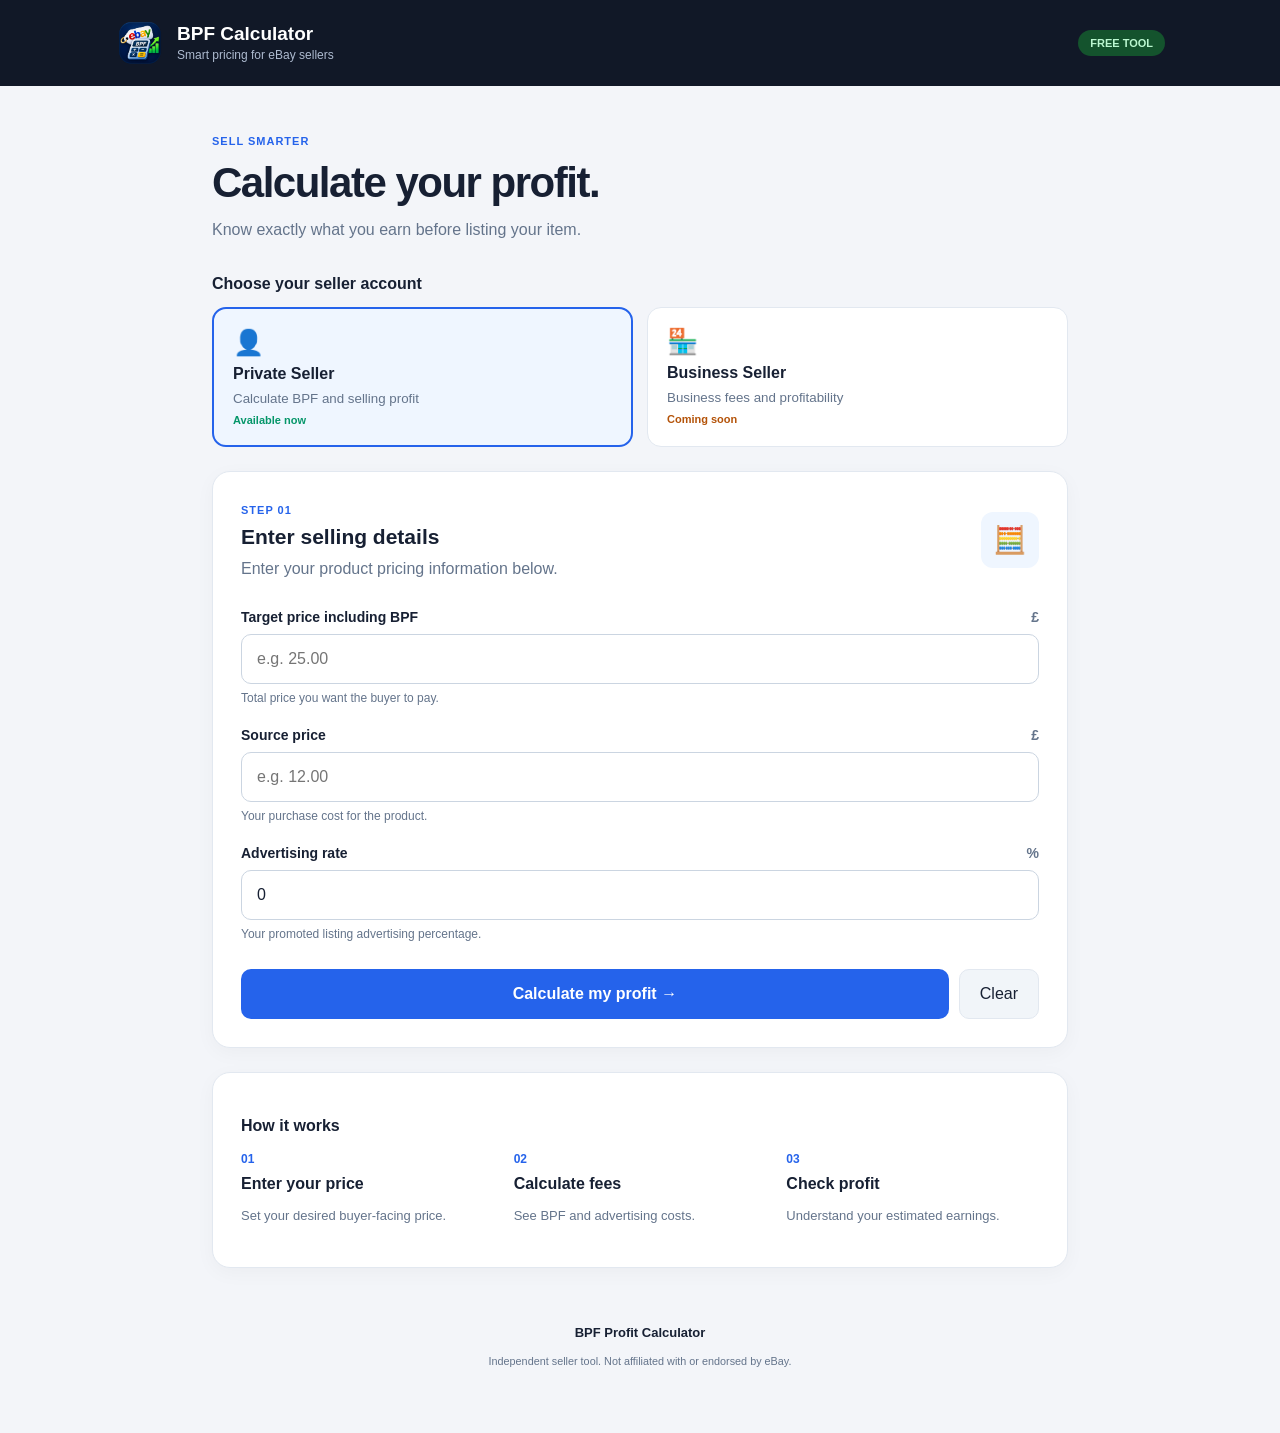
==== index.html @ 6f06bf8a "Initial commit" ====
<!DOCTYPE html>
<html lang="en">
<head>
  <meta charset="UTF-8">
  <meta name="viewport" content="width=device-width, initial-scale=1.0">
  <meta name="theme-color" content="#111827">
  <title>BPF Profit Calculator | eBay Sellers</title>
  <meta name="description" content="Calculate eBay Buyer Protection Fees, listing prices and selling profits.">
  <link rel="stylesheet" href="styles.css">
</head>
<body>

<header class="header">
  <div class="brand">
    <div>
      <img class="brand-icon" src="logo.png" alt="£">
    </div>
    <div>
      <h2>BPF Calculator</h2>
      <span>Smart pricing for eBay sellers</span>
    </div>
  </div>
  <span class="free-badge">FREE TOOL</span>
</header>

<main class="container">

  <section class="intro">
    <span class="eyebrow">SELL SMARTER</span>
    <h1>Calculate your profit.</h1>
    <p>Know exactly what you earn before listing your item.</p>
  </section>

  <section class="seller-section">
    <h3>Choose your seller account</h3>

    <div class="seller-options">

      <button class="seller-card active" id="privateTab"
              onclick="selectSeller('private')">
        <span class="seller-icon">👤</span>
        <strong>Private Seller</strong>
        <small>Calculate BPF and selling profit</small>
        <span class="seller-status">Available now</span>
      </button>

      <button class="seller-card" id="businessTab"
              onclick="selectSeller('business')">
        <span class="seller-icon">🏪</span>
        <strong>Business Seller</strong>
        <small>Business fees and profitability</small>
        <span class="seller-status coming">Coming soon</span>
      </button>

    </div>
  </section>

  <section id="privateCalculator" class="calculator-card">

    <div class="section-heading">
      <div>
        <span class="step-label">STEP 01</span>
        <h2>Enter selling details</h2>
        <p>Enter your product pricing information below.</p>
      </div>
      <span class="calculator-icon">🧮</span>
    </div>

    <form id="calculatorForm">

      <div class="form-group">
        <label for="targetPrice">
          Target price including BPF
          <span>£</span>
        </label>
        <input type="number" id="targetPrice"
               placeholder="e.g. 25.00"
               min="0.01" step="0.01" required>
        <small>Total price you want the buyer to pay.</small>
      </div>

      <div class="form-group">
        <label for="sourcePrice">
          Source price <span>£</span>
        </label>
        <input type="number" id="sourcePrice"
               placeholder="e.g. 12.00"
               min="0" step="0.01" required>
        <small>Your purchase cost for the product.</small>
      </div>

      <div class="form-group">
        <label for="adRate">
          Advertising rate <span>%</span>
        </label>
        <input type="number" id="adRate"
               placeholder="e.g. 5"
               min="0" max="100" step="0.01" value="0" required>
        <small>Your promoted listing advertising percentage.</small>
      </div>

      <div class="button-group">
        <button type="submit" class="calculate-btn">
          Calculate my profit <span>→</span>
        </button>
        <button type="reset" class="reset-btn" id="resetBtn">
          Clear
        </button>
      </div>

    </form>

  </section>

  <section id="businessCalculator" class="calculator-card hidden">
    <div class="coming-soon-content">
      <div class="coming-icon">🏪</div>
      <span class="step-label">COMING SOON</span>
      <h2>Business Seller Calculator</h2>
      <p>We are working on business seller fee calculations,
         VAT considerations and advanced profit analysis.</p>
    </div>
  </section>

  <section id="resultsSection" class="results-card hidden">

    <div class="section-heading">
      <div>
        <span class="step-label">STEP 02</span>
        <h2>Your calculation results</h2>
        <p>Here is your estimated selling breakdown.</p>
      </div>
      <span class="result-icon">📊</span>
    </div>

    <div class="result-list">

      <div class="result-row">
        <span>Target buyer price incl. BPF</span>
        <strong id="resultTarget">£0.00</strong>
      </div>

      <div class="result-row">
        <span>Buyer Protection Fee</span>
        <strong id="resultBpf">£0.00</strong>
      </div>

      <div class="result-row highlight-row">
        <span>Listing price excluding BPF</span>
        <strong id="resultListing">£0.00</strong>
      </div>

      <div class="result-row">
        <span>Advertising fee</span>
        <strong id="resultAdFee">£0.00</strong>
      </div>

      <div class="result-row">
        <span>Source price</span>
        <strong id="resultSource">£0.00</strong>
      </div>

    </div>

    <div class="profit-box" id="profitBox">
      <span>Estimated profit / loss</span>
      <h2 id="resultProfit">£0.00</h2>
      <span id="resultMargin">Profit margin: 0%</span>
    </div>

    <div class="result-actions">
      <button class="copy-btn" id="copyBtn">Copy results</button>
      <button class="reset-results-btn" id="newCalculationBtn">
        New calculation
      </button>
    </div>

  </section>

  <section class="info-section">
    <h3>How it works</h3>
    <div class="info-grid">
      <div class="info-item">
        <span>01</span>
        <strong>Enter your price</strong>
        <p>Set your desired buyer-facing price.</p>
      </div>
      <div class="info-item">
        <span>02</span>
        <strong>Calculate fees</strong>
        <p>See BPF and advertising costs.</p>
      </div>
      <div class="info-item">
        <span>03</span>
        <strong>Check profit</strong>
        <p>Understand your estimated earnings.</p>
      </div>
    </div>
  </section>

  <footer>
    <p>BPF Profit Calculator</p>
    <small>Independent seller tool. Not affiliated with or endorsed by eBay.</small>
  </footer>

</main>

<script type="module" src="app.js"></script>
</body>
</html>
---- styles.css ----
:root {
  --primary: #2563eb;
  --primary-dark: #1d4ed8;
  --background: #f3f5f9;
  --surface: #ffffff;
  --text: #172033;
  --muted: #64748b;
  --border: #e2e8f0;
  --green: #059669;
  --red: #dc2626;
}

* {
  box-sizing: border-box;
}

body {
  margin: 0;
  background: var(--background);
  color: var(--text);
  font-family: Inter, "Segoe UI", Arial, sans-serif;
}

.header {
  background: #111827;
  color: white;
  padding: 18px max(calc((100% - 1050px) / 2), 22px);
  display: flex;
  align-items: center;
  justify-content: space-between;
}

.brand {
  display: flex;
  align-items: center;
  gap: 12px;
}

.brand-icon {
  /* background: var(--primary); */
  border-radius: 10px;
  width: 50px;
  height: 50px;
  display: grid;
  place-items: center;
}

.brand h2 {
  margin: 0;
  font-size: 19px;
}

.brand span {
  color: #aebbd0;
  font-size: 12px;
}

.free-badge {
  background: #14532d;
  color: #bbf7d0;
  padding: 7px 12px;
  border-radius: 20px;
  font-size: 11px;
  font-weight: 700;
}

.container {
  max-width: 900px;
  margin: 0 auto;
  padding: 45px 22px;
}

.intro {
  margin-bottom: 32px;
}

.eyebrow, .step-label {
  color: var(--primary);
  font-weight: 800;
  font-size: 11px;
  letter-spacing: 1px;
}

.intro h1 {
  font-size: clamp(30px, 5vw, 42px);
  margin: 10px 0;
  letter-spacing: -1.5px;
}

.intro p, .section-heading p {
  color: var(--muted);
  margin: 0;
  line-height: 1.6;
}

.seller-section {
  margin-bottom: 24px;
}

.seller-section h3, .info-section h3 {
  font-size: 16px;
  margin-bottom: 14px;
}

.seller-options {
  display: grid;
  grid-template-columns: repeat(2, 1fr);
  gap: 14px;
}

.seller-card {
  text-align: left;
  padding: 19px;
  border: 1px solid var(--border);
  background: white;
  border-radius: 14px;
  cursor: pointer;
  display: flex;
  flex-direction: column;
  gap: 8px;
  color: var(--text);
  transition: .2s;
}

.seller-card:hover {
  border-color: var(--primary);
  transform: translateY(-2px);
}

.seller-card.active {
  border: 2px solid var(--primary);
  background: #eff6ff;
}

.seller-icon {
  font-size: 25px;
}

.seller-card small {
  color: var(--muted);
}

.seller-status {
  color: var(--green);
  font-size: 11px;
  font-weight: 700;
}

.seller-status.coming {
  color: #b45309;
}

.calculator-card, .results-card, .info-section {
  background: white;
  border: 1px solid var(--border);
  border-radius: 18px;
  padding: 28px;
  margin-bottom: 24px;
  box-shadow: 0 5px 20px rgba(15, 23, 42, .035);
}

.section-heading {
  display: flex;
  justify-content: space-between;
  align-items: center;
  margin-bottom: 28px;
}

.section-heading h2 {
  font-size: 21px;
  margin: 7px 0;
}

.calculator-icon, .result-icon {
  font-size: 27px;
  background: #eff6ff;
  padding: 12px;
  border-radius: 12px;
}

.form-group {
  margin-bottom: 22px;
}

.form-group label {
  display: flex;
  justify-content: space-between;
  font-weight: 650;
  font-size: 14px;
  margin-bottom: 9px;
}

.form-group label span {
  color: var(--muted);
}

.form-group input {
  width: 100%;
  padding: 15px;
  border: 1px solid #cbd5e1;
  border-radius: 10px;
  font-size: 16px;
  outline: none;
  color: var(--text);
  background: white;
}

.form-group input:focus {
  border-color: var(--primary);
  box-shadow: 0 0 0 3px #2563eb18;
}

.form-group small {
  display: block;
  color: var(--muted);
  font-size: 12px;
  margin-top: 7px;
}

.button-group {
  display: flex;
  gap: 10px;
  margin-top: 28px;
}

button {
  font: inherit;
}

.calculate-btn {
  flex: 1;
  border: none;
  background: var(--primary);
  color: white;
  border-radius: 10px;
  padding: 15px;
  font-weight: 700;
  cursor: pointer;
}

.calculate-btn:hover {
  background: var(--primary-dark);
}

.reset-btn, .reset-results-btn {
  background: #f1f5f9;
  border: 1px solid var(--border);
  border-radius: 10px;
  padding: 15px 20px;
  cursor: pointer;
  color: var(--text);
}

.result-list {
  border: 1px solid var(--border);
  border-radius: 12px;
  overflow: hidden;
}

.result-row {
  padding: 16px;
  display: flex;
  justify-content: space-between;
  gap: 12px;
  border-bottom: 1px solid var(--border);
  font-size: 14px;
}

.result-row:last-child {
  border: none;
}

.highlight-row {
  background: #eff6ff;
  color: #1d4ed8;
  font-weight: 700;
}

.profit-box {
  background: #ecfdf5;
  padding: 22px;
  border-radius: 12px;
  margin-top: 20px;
  color: #047857;
}

.profit-box.negative {
  background: #fef2f2;
  color: #b91c1c;
}

.profit-box h2 {
  font-size: 34px;
  margin: 9px 0;
}

.profit-box span {
  font-size: 13px;
}

.result-actions {
  display: flex;
  gap: 10px;
  margin-top: 18px;
}

.copy-btn {
  background: #111827;
  color: white;
  border: none;
  padding: 12px 18px;
  border-radius: 9px;
  cursor: pointer;
}

.info-grid {
  display: grid;
  grid-template-columns: repeat(3, 1fr);
  gap: 20px;
}

.info-item span {
  color: var(--primary);
  font-weight: 800;
  font-size: 12px;
}

.info-item strong {
  display: block;
  margin: 8px 0;
}

.info-item p {
  color: var(--muted);
  font-size: 13px;
  line-height: 1.5;
}

.coming-soon-content {
  text-align: center;
  padding: 35px 10px;
}

.coming-icon {
  font-size: 40px;
  margin-bottom: 18px;
}

.coming-soon-content h2 {
  margin: 12px 0;
}

.coming-soon-content p {
  color: var(--muted);
  max-width: 450px;
  margin: 0 auto;
  line-height: 1.6;
}

footer {
  text-align: center;
  color: var(--muted);
  padding: 20px 0;
  font-size: 13px;
}

footer p {
  font-weight: 700;
  color: var(--text);
}

.hidden {
  display: none !important;
}

button:focus-visible {
  outline: 3px solid #93c5fd;
  outline-offset: 3px;
}

@media (max-width: 600px) {
  .container {
    padding: 30px 15px;
  }

  .calculator-card, .results-card, .info-section {
    padding: 19px;
  }

  .seller-options {
    grid-template-columns: 1fr;
  }

  .info-grid {
    grid-template-columns: 1fr;
    gap: 12px;
  }

  .button-group {
    flex-direction: column;
  }

  .result-row {
    font-size: 13px;
  }
}
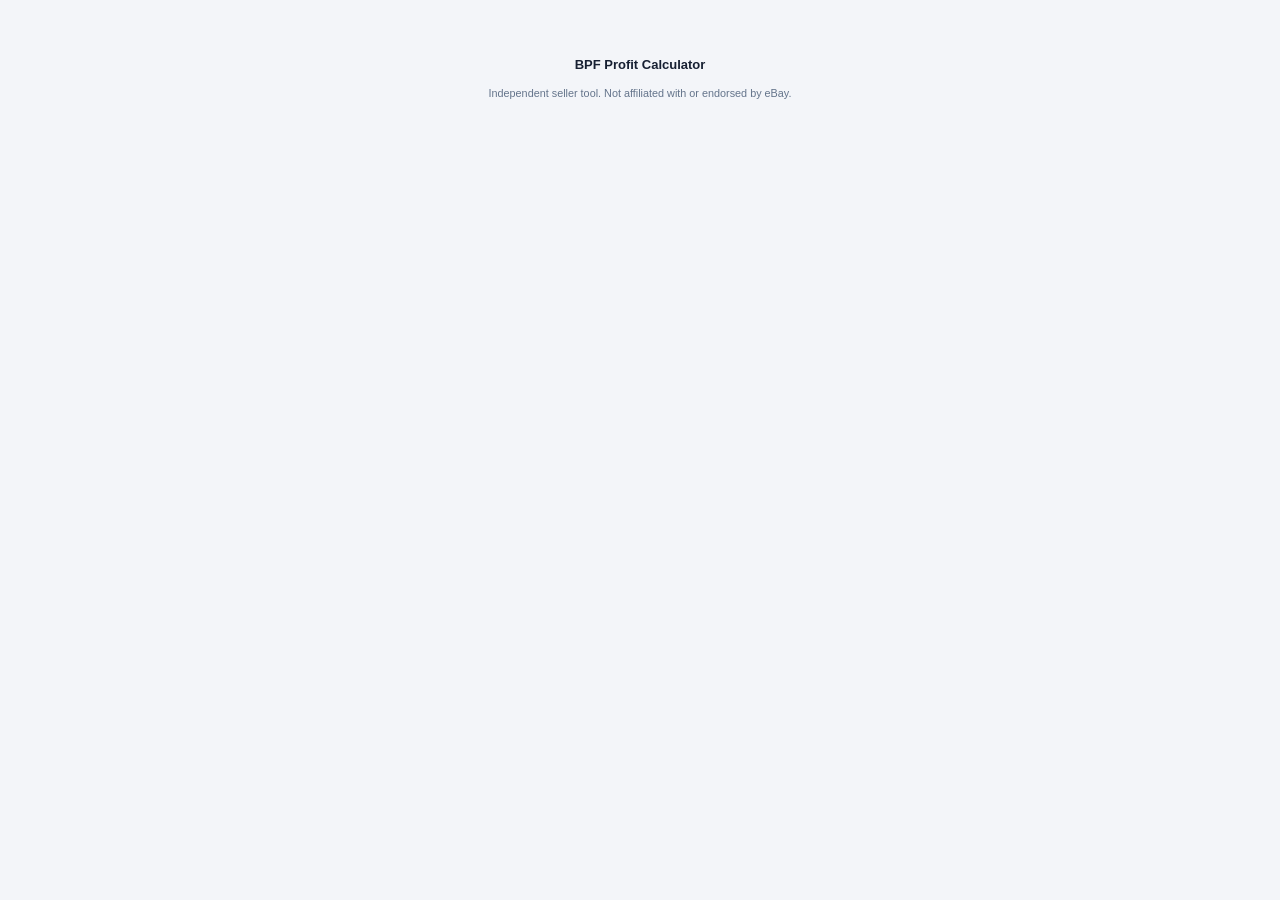
==== commit 387e9418: "Added Business Seller Funtionality and organized code" ====
--- a/index.html
+++ b/index.html
@@ -7,56 +7,37 @@
   <meta name="theme-color" content="#111827">
   <title>BPF Profit Calculator | eBay Sellers</title>
   <meta name="description" content="Calculate eBay Buyer Protection Fees, listing prices and selling profits.">
-  <link rel="stylesheet" href="styles.css">
+  <link rel="stylesheet" href="styles/main.css">
 </head>
 <body>
 
-<header class="header">
-  <div class="brand">
-    <div>
-      <img class="brand-icon" src="logo.png" alt="£">
-    </div>
-    <div>
-      <h2>BPF Calculator</h2>
-      <span>Smart pricing for eBay sellers</span>
-    </div>
-  </div>
-  <span class="free-badge">FREE TOOL</span>
-</header>
-
-<main class="container">
-
-  <section class="intro">
-    <span class="eyebrow">SELL SMARTER</span>
-    <h1>Calculate your profit.</h1>
-    <p>Know exactly what you earn before listing your item.</p>
-  </section>
-
-  <section class="seller-section">
-    <h3>Choose your seller account</h3>
-
-    <div class="seller-options">
-
-      <button class="seller-card active" id="privateTab"
-              onclick="selectSeller('private')">
-        <span class="seller-icon">👤</span>
-        <strong>Private Seller</strong>
-        <small>Calculate BPF and selling profit</small>
-        <span class="seller-status">Available now</span>
-      </button>
-
-      <button class="seller-card" id="businessTab"
-              onclick="selectSeller('business')">
-        <span class="seller-icon">🏪</span>
-        <strong>Business Seller</strong>
-        <small>Business fees and profitability</small>
-        <span class="seller-status coming">Coming soon</span>
-      </button>
-
-    </div>
-  </section>
-
-  <section id="privateCalculator" class="calculator-card">
+<!-- Header -->
+
+<div id="headerContainer" class="header-frame"></div>
+
+<!-- Selection container for Private or Business Seller -->
+
+<div id="selectionContainer" class="selection-frame"></div>
+
+
+<!-- Private Seller Input interface -->
+
+<div id="privateCalculatorContainer" class="calculator-frame"></div>
+
+<!-- Private Seller Result interface -->
+
+<div id="resultsContainer" class="calculator-frame"></div>
+
+
+<!-- Business Seller Input interface -->
+
+<div id="businessCalculatorContainer" class="calculator-frame hidden"></div>
+
+<!-- Business Seller Result interface -->
+
+<div id="businessResultsContainer" class="calculator-frame hidden"></div>
+
+  <!-- <section id="privateCalculator" class="calculator-card">
 
     <div class="section-heading">
       <div>
@@ -111,9 +92,11 @@
 
     </form>
 
-  </section>
-
-  <section id="businessCalculator" class="calculator-card hidden">
+  </section> -->
+
+  <!-- Business seller fee calculator -->
+
+  <!-- <section id="businessCalculator" class="calculator-card hidden">
     <div class="coming-soon-content">
       <div class="coming-icon">🏪</div>
       <span class="step-label">COMING SOON</span>
@@ -121,64 +104,164 @@
       <p>We are working on business seller fee calculations,
          VAT considerations and advanced profit analysis.</p>
     </div>
-  </section>
-
-  <section id="resultsSection" class="results-card hidden">
-
-    <div class="section-heading">
-      <div>
-        <span class="step-label">STEP 02</span>
-        <h2>Your calculation results</h2>
-        <p>Here is your estimated selling breakdown.</p>
-      </div>
-      <span class="result-icon">📊</span>
-    </div>
-
-    <div class="result-list">
-
-      <div class="result-row">
-        <span>Target buyer price incl. BPF</span>
-        <strong id="resultTarget">£0.00</strong>
-      </div>
-
-      <div class="result-row">
-        <span>Buyer Protection Fee</span>
-        <strong id="resultBpf">£0.00</strong>
-      </div>
-
-      <div class="result-row highlight-row">
-        <span>Listing price excluding BPF</span>
-        <strong id="resultListing">£0.00</strong>
-      </div>
-
-      <div class="result-row">
-        <span>Advertising fee</span>
-        <strong id="resultAdFee">£0.00</strong>
-      </div>
-
-      <div class="result-row">
-        <span>Source price</span>
-        <strong id="resultSource">£0.00</strong>
-      </div>
-
-    </div>
-
-    <div class="profit-box" id="profitBox">
-      <span>Estimated profit / loss</span>
-      <h2 id="resultProfit">£0.00</h2>
-      <span id="resultMargin">Profit margin: 0%</span>
-    </div>
-
-    <div class="result-actions">
-      <button class="copy-btn" id="copyBtn">Copy results</button>
-      <button class="reset-results-btn" id="newCalculationBtn">
-        New calculation
-      </button>
-    </div>
-
-  </section>
-
-  <section class="info-section">
+  </section> -->
+
+   
+<!-- Business Seller Calculator -->
+
+<!-- <section class="calculator-section" id="businessSellerCalculator">
+
+  <div class="calculator-heading">
+    <div>
+      <span class="step-label">STEP 01</span>
+      <h2>Enter business selling details</h2>
+      <p>Enter your business seller pricing information below.</p>
+    </div>
+    <div class="calculator-icon">🧮</div>
+  </div>
+
+  <div class="calculator-grid">
+
+    <div class="form-group">
+      <label for="businessShop">eBay shop subscription</label>
+      <select id="businessShop">
+        <option value="none">No Shop</option>
+        <option value="basic">Basic</option>
+        <option value="featured">Featured</option>
+        <option value="anchor">Anchor</option>
+      </select>
+      <small>Select your current eBay shop subscription.</small>
+    </div>
+
+    <div class="form-group">
+      <label for="businessVat">VAT registration</label>
+      <select id="businessVat">
+        <option value="registered">VAT Registered</option>
+        <option value="not-registered">Not VAT Registered</option>
+      </select>
+      <small>Select your VAT registration status.</small>
+    </div>
+
+    <div class="form-group">
+      <label for="businessCategory">Product category</label>
+      <select id="businessCategory">
+        <option value="">Select a category</option>
+        <option value="category1">Category 1</option>
+        <option value="category2">Category 2</option>
+        <option value="category3">Category 3</option>
+      </select>
+      <small>Select the category that matches your listing.</small>
+    </div>
+
+    <div class="form-group">
+      <label for="businessSellingPrice">
+        Selling price <span>£</span>
+      </label>
+      <input type="number" id="businessSellingPrice"
+        min="0" step="0.01" placeholder="e.g. 25.00">
+      <small>Price of the product before postage.</small>
+    </div>
+
+    <div class="form-group">
+      <label for="businessPostage">
+        Postage charged to buyer <span>£</span>
+      </label>
+      <input type="number" id="businessPostage"
+        min="0" step="0.01" placeholder="e.g. 3.00" value="0">
+      <small>Postage amount paid by the buyer.</small>
+    </div>
+
+    <div class="form-group">
+      <label for="businessSourcePrice">
+        Source price <span>£</span>
+      </label>
+      <input type="number" id="businessSourcePrice"
+        min="0" step="0.01" placeholder="e.g. 12.00">
+      <small>Your purchase cost for the product.</small>
+    </div>
+
+    <div class="form-group">
+      <label for="businessAdRate">
+        Advertising rate <span>%</span>
+      </label>
+      <input type="number" id="businessAdRate"
+        min="0" step="0.01" placeholder="e.g. 2.00" value="0">
+      <small>Your promoted listing advertising percentage.</small>
+    </div>
+
+  </div>
+
+  <div class="calculator-actions">
+    <button type="button" id="calculateBusinessBtn"
+      class="calculate-button">
+      Calculate my profit →
+    </button>
+    <button type="button" id="clearBusinessBtn"
+      class="clear-button">
+      Clear
+    </button>
+  </div>
+
+  <p id="businessError" class="business-error"></p>
+
+  <div id="businessResults" class="business-results" hidden>
+    <h3>Business seller profit breakdown</h3>
+
+    <div class="business-result-row">
+      <span>Total buyer payment</span>
+      <strong id="businessBuyerTotal">£0.00</strong>
+    </div>
+    <div class="business-result-row">
+      <span>Final Value Fee</span>
+      <strong id="businessFVF">£0.00</strong>
+    </div>
+    <div class="business-result-row">
+      <span>Fixed order fee</span>
+      <strong id="businessOrderFee">£0.00</strong>
+    </div>
+    <div class="business-result-row">
+      <span>Regulatory Operating Fee</span>
+      <strong id="businessROF">£0.00</strong>
+    </div>
+    <div class="business-result-row">
+      <span>Advertising fee</span>
+      <strong id="businessAdvertisingFee">£0.00</strong>
+    </div>
+    <div class="business-result-row">
+      <span>Listing fee</span>
+      <strong id="businessListingFee">£0.00</strong>
+    </div>
+    <div class="business-result-row">
+      <span>VAT on fees</span>
+      <strong id="businessFeeVAT">£0.00</strong>
+    </div>
+    <div class="business-result-row total-row">
+      <span>Total eBay fees</span>
+      <strong id="businessTotalFees">£0.00</strong>
+    </div>
+    <div class="business-result-row">
+      <span>Product source cost</span>
+      <strong id="businessProductCost">£0.00</strong>
+    </div>
+    <div class="business-result-row profit-row">
+      <span>Net profit</span>
+      <strong id="businessNetProfit">£0.00</strong>
+    </div>
+    <div class="business-result-row">
+      <span>Profit margin</span>
+      <strong id="businessProfitMargin">0%</strong>
+    </div>
+    <div class="business-result-row">
+      <span>ROI</span>
+      <strong id="businessROI">0%</strong>
+    </div>
+  </div>
+</section> -->
+
+<!-- Private Seller Result interface -->
+
+
+<!-- <section class="info-section">
     <h3>How it works</h3>
     <div class="info-grid">
       <div class="info-item">
@@ -197,7 +280,9 @@
         <p>Understand your estimated earnings.</p>
       </div>
     </div>
-  </section>
+  </section> -->
+
+
 
   <footer>
     <p>BPF Profit Calculator</p>
@@ -206,6 +291,7 @@
 
 </main>
 
-<script type="module" src="app.js"></script>
+<script type="module" src="js/app.js"></script>
+
 </body>
 </html>
--- a/styles/main.css
+++ b/styles/main.css
@@ -0,0 +1,588 @@
+
+:root {
+  --primary: #2563eb;
+  --primary-dark: #1d4ed8;
+  --background: #f3f5f9;
+  --surface: #ffffff;
+  --text: #172033;
+  --muted: #64748b;
+  --border: #e2e8f0;
+  --green: #059669;
+  --red: #dc2626;
+}
+
+* {
+  box-sizing: border-box;
+}
+
+.header-frame {
+    width: 100%;
+    height: auto;
+    margin: 0 auto;
+    border: none;
+    display: block;
+    background: #111827;
+}
+
+.calculator-frame {
+    width: 100%;
+    max-width: 680px;
+    height: auto;
+    min-height: 0;
+    margin: 0 auto;
+    border: none;
+    display: block;
+}
+
+.selection-frame {
+    width: 100%;
+    max-width: 680px;
+    height: auto;
+    min-height: 0;
+    margin: 0 auto 24px;
+    border: none;
+    display: block;
+}
+
+body {
+  margin: 0;
+  background: var(--background);
+  color: var(--text);
+  font-family: Inter, "Segoe UI", Arial, sans-serif;
+}
+
+.brand {
+  display: flex;
+  align-items: center;
+  gap: 12px;
+}
+
+.brand-icon {
+  /* background: var(--primary); */
+  border-radius: 10px;
+  width: 50px;
+  height: 50px;
+  display: grid;
+  place-items: center;
+}
+
+.brand h2 {
+  margin: 0;
+  font-size: 19px;
+}
+
+.brand span {
+  color: #aebbd0;
+  font-size: 12px;
+}
+
+.free-badge {
+  background: #14532d;
+  color: #bbf7d0;
+  padding: 7px 12px;
+  border-radius: 20px;
+  font-size: 11px;
+  font-weight: 700;
+}
+
+.container {
+  max-width: 900px;
+  margin: 0 auto;
+  padding: 45px 22px;
+}
+
+.intro {
+  margin-bottom: 32px;
+}
+
+.eyebrow, .step-label {
+  color: var(--primary);
+  font-weight: 800;
+  font-size: 11px;
+  letter-spacing: 1px;
+}
+
+.intro h1 {
+  font-size: clamp(30px, 5vw, 42px);
+  margin: 10px 0;
+  letter-spacing: -1.5px;
+}
+
+.intro p, .section-heading p {
+  color: var(--muted);
+  margin: 0;
+  line-height: 1.6;
+}
+
+
+.seller-section h3, .info-section h3 {
+  font-size: 16px;
+  margin-bottom: 14px;
+}
+
+.seller-status {
+  color: var(--green);
+  font-size: 11px;
+  font-weight: 700;
+}
+
+.seller-status.coming {
+  color: #b45309;
+}
+
+.calculator-card, .results-card, .info-section {
+  background: white;
+  border: 1px solid var(--border);
+  border-radius: 18px;
+  padding: 28px;
+  margin-bottom: 24px;
+  box-shadow: 0 5px 20px rgba(15, 23, 42, .035);
+}
+
+
+.calculator-icon, .result-icon {
+  font-size: 27px;
+  background: #eff6ff;
+  padding: 12px;
+  border-radius: 12px;
+}
+
+.form-group {
+  margin-bottom: 22px;
+}
+
+.form-group label {
+  display: flex;
+  justify-content: space-between;
+  font-weight: 650;
+  font-size: 14px;
+  margin-bottom: 9px;
+}
+
+.form-group label span {
+  color: var(--muted);
+}
+
+.form-group input {
+  width: 100%;
+  padding: 15px;
+  border: 1px solid #cbd5e1;
+  border-radius: 10px;
+  font-size: 16px;
+  outline: none;
+  color: var(--text);
+  background: white;
+}
+
+.form-group input:focus {
+  border-color: var(--primary);
+  box-shadow: 0 0 0 3px #2563eb18;
+}
+
+.form-group small {
+  display: block;
+  color: var(--muted);
+  font-size: 12px;
+  margin-top: 7px;
+}
+
+
+.result-list {
+  border: 1px solid var(--border);
+  border-radius: 12px;
+  overflow: hidden;
+}
+
+.result-row {
+  padding: 16px;
+  display: flex;
+  justify-content: space-between;
+  gap: 12px;
+  border-bottom: 1px solid var(--border);
+  font-size: 14px;
+}
+
+.result-row:last-child {
+  border: none;
+}
+
+.highlight-row {
+  background: #eff6ff;
+  color: #1d4ed8;
+  font-weight: 700;
+}
+
+.profit-box {
+  background: #ecfdf5;
+  padding: 22px;
+  border-radius: 12px;
+  margin-top: 20px;
+  color: #047857;
+}
+
+.profit-box.negative {
+  background: #fef2f2;
+  color: #b91c1c;
+}
+
+.profit-box h2 {
+  font-size: 34px;
+  margin: 9px 0;
+}
+
+.profit-box span {
+  font-size: 13px;
+}
+
+.result-actions {
+  display: flex;
+  gap: 10px;
+  margin-top: 18px;
+}
+
+.copy-btn {
+  background: #111827;
+  color: white;
+  border: none;
+  padding: 12px 18px;
+  border-radius: 9px;
+  cursor: pointer;
+}
+
+.info-grid {
+  display: grid;
+  grid-template-columns: repeat(3, 1fr);
+  gap: 20px;
+}
+
+.info-item span {
+  color: var(--primary);
+  font-weight: 800;
+  font-size: 12px;
+}
+
+.info-item strong {
+  display: block;
+  margin: 8px 0;
+}
+
+.info-item p {
+  color: var(--muted);
+  font-size: 13px;
+  line-height: 1.5;
+}
+
+.coming-soon-content {
+  text-align: center;
+  padding: 35px 10px;
+}
+
+.coming-icon {
+  font-size: 40px;
+  margin-bottom: 18px;
+}
+
+.coming-soon-content h2 {
+  margin: 12px 0;
+}
+
+.coming-soon-content p {
+  color: var(--muted);
+  max-width: 450px;
+  margin: 0 auto;
+  line-height: 1.6;
+}
+
+footer {
+  text-align: center;
+  color: var(--muted);
+  padding: 20px 0;
+  font-size: 13px;
+}
+
+footer p {
+  font-weight: 700;
+  color: var(--text);
+}
+
+.hidden {
+  display: none !important;
+}
+
+button:focus-visible {
+  outline: 3px solid #93c5fd;
+  outline-offset: 3px;
+}
+
+@media (max-width: 600px) {
+  .container {
+    padding: 30px 15px;
+  }
+
+  .calculator-card, .results-card, .info-section {
+    padding: 19px;
+  }
+
+  .seller-options {
+    grid-template-columns: 1fr;
+  }
+
+  .info-grid {
+    grid-template-columns: 1fr;
+    gap: 12px;
+  }
+
+  .button-group {
+    flex-direction: column;
+  }
+
+  .result-row {
+    font-size: 13px;
+  }
+}
+
+
+/* Business Seller Calculator */
+
+
+/* Shared calculator section styling */
+
+.calculator-section {
+  width: 100%;
+  background: #ffffff;
+  padding: 25px;
+  box-sizing: border-box;
+  color: #101b32;
+  font-family: inherit;
+}
+
+.calculator-heading {
+  display: flex;
+  justify-content: space-between;
+  align-items: flex-start;
+  margin-bottom: 46px;
+  gap: 20px;
+}
+
+.step-label {
+  display: block;
+  color: #2860ed;
+  font-size: 16px;
+  font-weight: 800;
+  letter-spacing: 1px;
+  margin-bottom: 15px;
+}
+
+.calculator-heading h2 {
+  color: #101b32;
+  font-size: 32px;
+  font-weight: 750;
+  margin: 0 0 15px;
+}
+
+.calculator-heading p {
+  color: #60738f;
+  font-size: 23px;
+  margin: 0;
+}
+
+.calculator-icon {
+  width: 92px;
+  height: 90px;
+  border-radius: 20px;
+  background: #eff5ff;
+  display: flex;
+  align-items: center;
+  justify-content: center;
+  font-size: 34px;
+  flex-shrink: 0;
+}
+
+.calculator-grid {
+  display: grid;
+  grid-template-columns: 1fr;
+  gap: 34px;
+}
+
+.form-group {
+  display: flex;
+  flex-direction: column;
+  width: 100%;
+}
+
+.form-group label {
+  display: flex;
+  justify-content: space-between;
+  align-items: center;
+  color: #101b32;
+  font-size: 20px;
+  font-weight: 700;
+  margin-bottom: 13px;
+}
+
+.form-group label span {
+  color: #60738f;
+}
+
+.form-group input,
+.form-group select {
+  width: 100%;
+  height: 75px;
+  box-sizing: border-box;
+  border: 1px solid #cbd7e8;
+  border-radius: 15px;
+  padding: 0 22px;
+  background: #ffffff;
+  color: #101b32;
+  font-family: inherit;
+  font-size: 21px;
+  outline: none;
+  transition: border-color 0.2s, box-shadow 0.2s;
+}
+
+.form-group input:focus,
+.form-group select:focus {
+  border-color: #2860ed;
+  box-shadow: 0 0 0 3px rgba(40, 96, 237, 0.10);
+}
+
+.form-group small {
+  color: #60738f;
+  font-size: 16px;
+  margin-top: 12px;
+}
+
+.calculator-actions {
+  display: flex;
+  gap: 15px;
+  margin-top: 42px;
+}
+
+.calculate-button {
+  flex: 1;
+  min-height: 65px;
+  background: #2860ed;
+  color: #ffffff;
+  border: none;
+  border-radius: 15px;
+  font-size: 21px;
+  font-weight: 750;
+  cursor: pointer;
+}
+
+.calculate-button:hover {
+  background: #194ed5;
+}
+
+.clear-button {
+  min-width: 115px;
+  padding: 0 25px;
+  min-height: 65px;
+  background: #f2f5fa;
+  color: #101b32;
+  border: 1px solid #dce4ef;
+  border-radius: 15px;
+  font-size: 19px;
+  cursor: pointer;
+}
+
+.business-error {
+  color: #d93025;
+  font-size: 15px;
+  margin-top: 15px;
+}
+
+.business-results {
+  margin-top: 35px;
+  padding: 25px;
+  border: 1px solid #dce4ef;
+  border-radius: 16px;
+  background: #ffffff;
+}
+
+.business-results h3 {
+  font-size: 24px;
+  margin: 0 0 22px;
+  color: #101b32;
+}
+
+.business-result-row {
+  display: flex;
+  justify-content: space-between;
+  gap: 20px;
+  padding: 15px 0;
+  border-bottom: 1px solid #edf0f5;
+  font-size: 17px;
+}
+
+.business-result-row span {
+  color: #60738f;
+}
+
+.business-result-row strong {
+  color: #101b32;
+  text-align: right;
+}
+
+.total-row {
+  font-weight: 750;
+}
+
+.profit-row strong {
+  color: #16834a;
+  font-size: 22px;
+}
+
+@media (max-width: 650px) {
+  .calculator-section {
+    padding: 18px;
+  }
+
+  .calculator-heading h2 {
+    font-size: 26px;
+  }
+
+  .calculator-heading p {
+    font-size: 17px;
+  }
+
+  .calculator-icon {
+    width: 60px;
+    height: 60px;
+    font-size: 25px;
+  }
+
+  .form-group input,
+  .form-group select {
+    height: 62px;
+    font-size: 17px;
+  }
+
+  .calculator-actions {
+    flex-direction: column;
+  }
+
+  .clear-button {
+    width: 100%;
+  }
+}
+
+@media (max-width: 600px) {
+
+  .selection-frame {
+    width: 90%;
+    height: 500px;
+  }
+
+  .calculator-frame {
+    width: 90%;
+  }
+
+  .seller-section {
+      margin-bottom: 24px;
+  }
+
+  .calculator-frame {
+      margin-top: 20px;
+  }
+}
